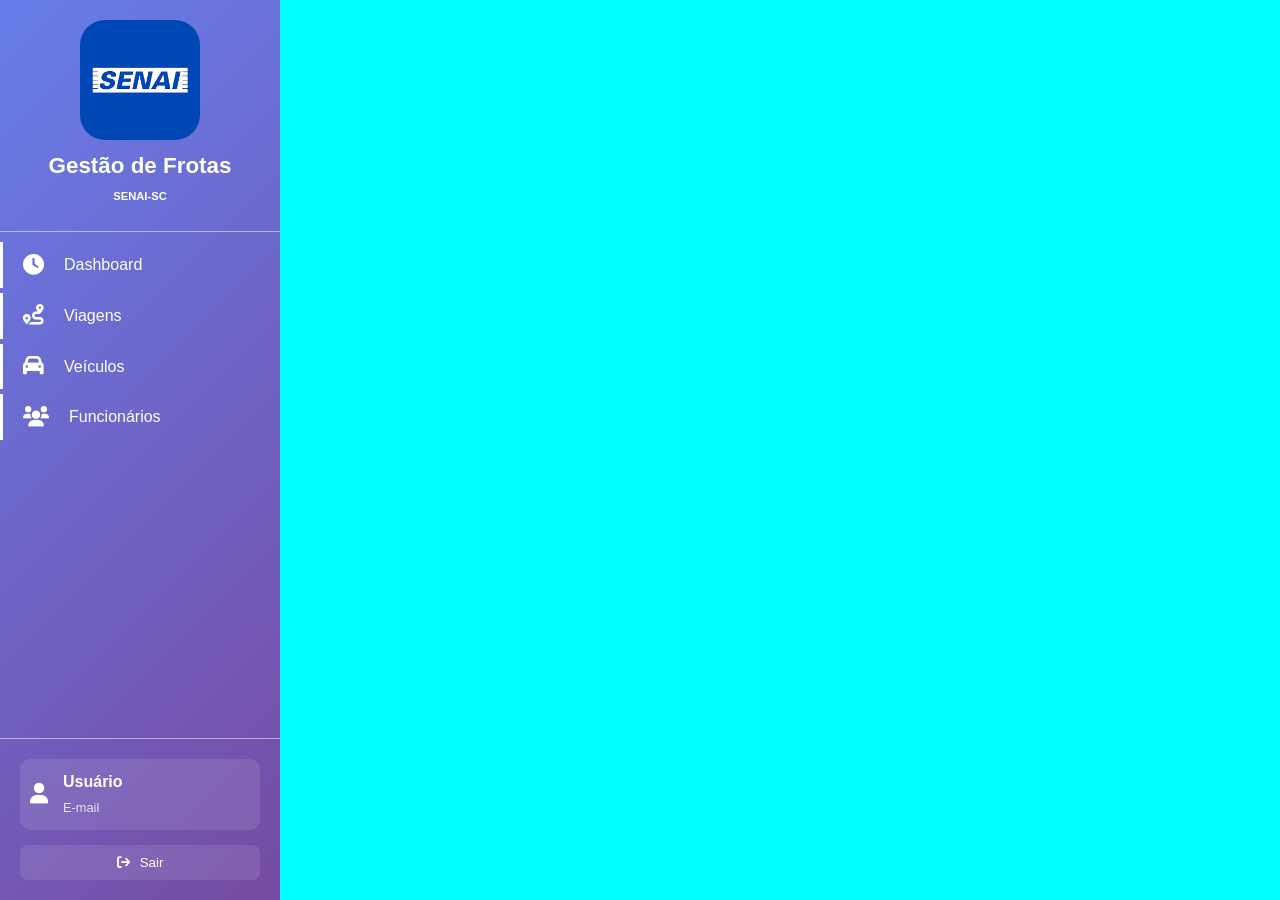
==== frontend/src/dashboard.html @ a3e1e412 "Aula 26/11" ====
<!DOCTYPE html>
<html lang="pt-br">
<head>
    <meta charset="UTF-8">
    <meta name="viewport" content="width=device-width, initial-scale=1.0">
    <title>Dashboard - Frotas SENAI</title>
    <link href="https://cdnjs.cloudflare.com/ajax/libs/font-awesome/6.0.0-beta3/css/all.min.css" rel="stylesheet">
    <link rel="stylesheet" href="../assets/css/dashboard.css">
</head>
<body>
    <div class="dashboard-container">
        <nav class="sidebar">
            <div class="header-sidebar">
                <img src="../assets/img/image.png" alt="Logo SENAI">
                <h2>Gestão de Frotas</h2>
                <p>SENAI-SC</p>
            </div>
            <ul class="nav-menu">
                <li class="nav-item">
                    <a class="nav-link" href="">
                        <i class="fas fa-clock"></i>
                        <span>Dashboard</span>
                    </a>
                </li>
                <li class="nav-item">
                    <a class="nav-link" href="">
                        <i class="fas fa-route"></i>
                        <span>Viagens</span>
                    </a>
                </li>
                <li class="nav-item">
                    <a class="nav-link" href="">
                        <i class="fas fa-car"></i>
                        <span>Veículos</span>
                    </a>
                </li>
                <li class="nav-item">
                    <a class="nav-link" href="">
                        <i class="fas fa-users"></i>
                        <span>Funcionários</span>
                    </a>
                </li>
            </ul>

            <div class="sidebar-footer">
                <div class="user-info">
                    <i class="fas fa-user"></i>
                    <div>
                        <span>Usuário</span>
                        <small>E-mail</small>
                    </div>
                </div>
                <button>
                    <i class="fas fa-sign-out"> </i>
                    Sair
                </button>
            </div>
        </nav>
    </div>
</body>
</html>
---- frontend/assets/css/dashboard.css ----
*{
    margin: 0;
    padding: 0;
    box-sizing: border-box;
}

body{
    font-family: Arial, Helvetica, sans-serif;
    background-color: aqua;
    color: #333;
    line-height: 1.6;
}

.dashboard-container{
    display: flex;
    min-height: 90vh;
}

.sidebar{
    width: 280px;
    background: linear-gradient(135deg, #667eea 0%, #764ba2 100%);
    color: #fff;
    display: flex;
    flex-direction: column;
    position: fixed;
    height: 100vh;
    z-index: 100;
}

.header-sidebar{
    padding: 20px 10px;
    text-align: center;
    border-bottom: 1px solid rgba(255, 255, 255, 0.5);
}

.header-sidebar img{
    width: 120px;
    border-radius: 25px;
}

.header-sidebar h2{
    font-size: 1.4rem;
    margin-bottom: 5px;
    font-weight: bold;
}

.header-sidebar p{
    font-size: 1.4rem;
    margin-bottom: 5px;
    font-weight: bold;
}

.header-sidebar p{
    font-size: 0.7rem;
    opacity: 0.7rem;
}

.nav-menu{
    flex: 1;
    padding: 10px 0px;
    list-style: none;
}

.nav-item{
    margin-bottom: 5px;
}

.nav-link{
    display: flex;
    align-items: center;
    padding: 10px 20px;
    color: #fff;
    text-decoration: none;
    transition: all 0.3s;
    border-left: 3px solid #fff;
}

.nav-link i{
    font-size: 1.3rem;
    margin-right: 20px;
}

.sidebar-footer{
    padding: 20px;
    border-top: 1px solid rgba(255, 255, 255, 0.5);
}

.user-info{
    display: flex;
    align-items: center;
    margin-bottom: 15px;
    padding: 10px;
    background-color: rgba(255, 255, 255, 0.1);
    border-radius: 10px;
}

.user-info i{
    font-size: 1.3rem;
    margin-right: 15px;
}

.user-info div span{
    display: block;
    font-weight: bold;
}

.user-info div small{
    opacity: 0.8;
    font-size: 0.8rem;
}

.sidebar-footer button{
    width: 100%;
    padding: 10px;
    background-color: rgba(255, 255, 255, 0.1);
    color: #fff;
    border-radius: 8px;
    cursor: pointer;
    border: none;
    transition: all 0.3s;
    display: flex;
    justify-content: center;
    align-items: center;
    gap: 10px;
}

.sidebar-footer button:hover{
    background-color: rgba(255, 255, 255, 0.3);
}
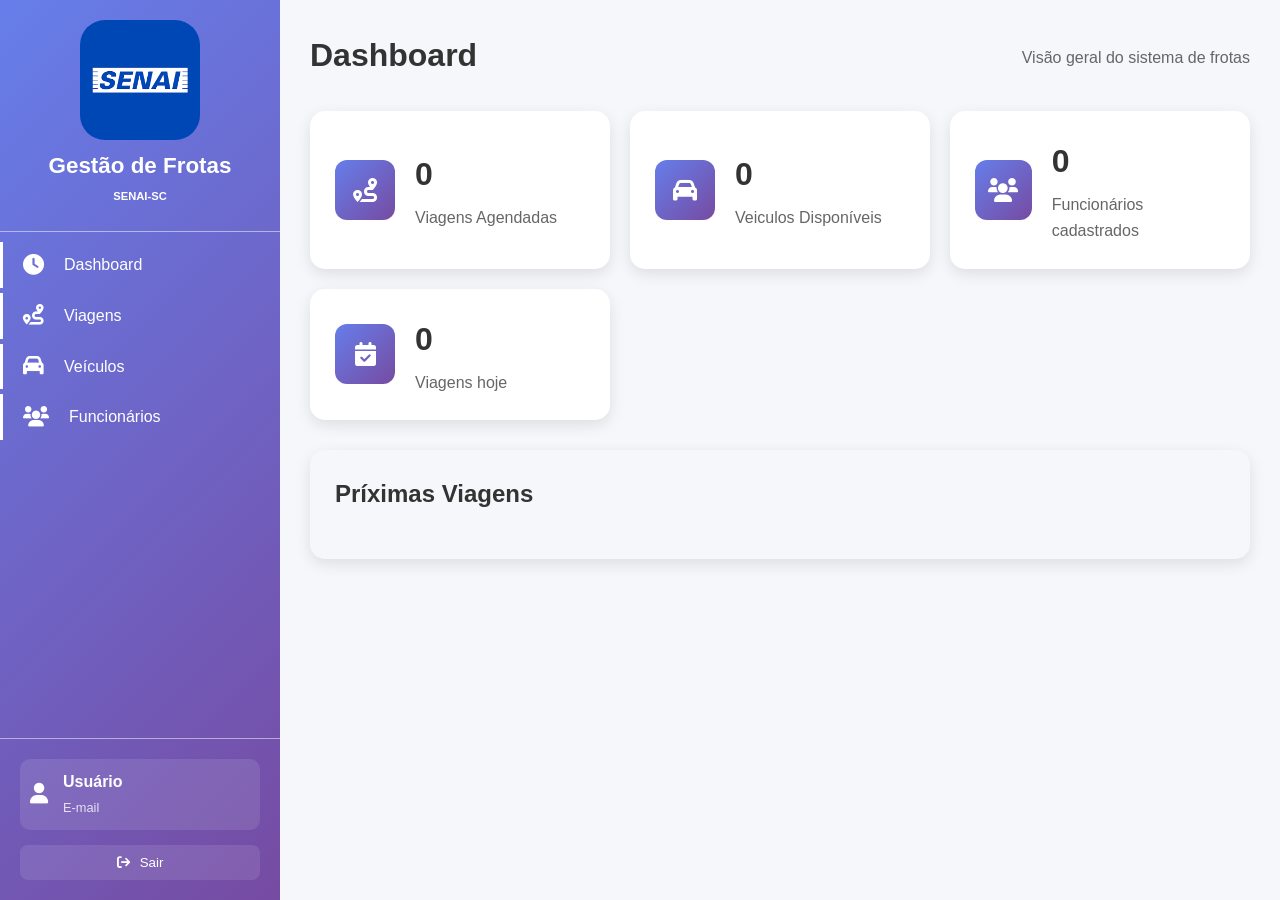
==== commit 5ca16e5b: "27/11" ====
--- a/frontend/src/dashboard.html
+++ b/frontend/src/dashboard.html
@@ -56,6 +56,85 @@
                 </button>
             </div>
         </nav>
+
+        <!-- Conteudo da tela principal -->
+        <main class="main-content">
+            <!-- Dashboard Section -->
+            <section id="dashboard-section" class="content-section active">
+                <div class="section-header">
+                    <h1>Dashboard</h1>
+                    <p>Visão geral do sistema de frotas</p>
+                </div>
+
+                <div class="stats-grid">
+                    
+                    <!-- Viagens agendadas -->
+                    <div class="stat-card">
+                        <div class="stat-icon">
+                            <i class="fas fa-route"> </i>
+                        </div>
+                        <div class="stat-info">
+                            <h3 id="totalViagens">0</h3>
+                            <p>Viagens Agendadas</p>
+                        </div>
+                    </div>
+
+                    <!-- Veiculos Disponíveis -->
+                    <div class="stat-card">
+                        <div class="stat-icon">
+                            <i class="fas fa-car"> </i>
+                        </div>
+                        <div class="stat-info">
+                            <h3 id="totalVeiculos">0</h3>
+                            <p>Veiculos Disponíveis</p>
+                        </div>
+                    </div>
+
+                    <!-- Funcionários cadastrados -->
+                    <div class="stat-card">
+                        <div class="stat-icon">
+                            <i class="fas fa-users"> </i>
+                        </div>
+                        <div class="stat-info">
+                            <h3 id="totalUsuarios">0</h3>
+                            <p>Funcionários cadastrados</p>
+                        </div>
+                    </div>
+
+                    <!-- Viagens hoje -->
+                    <div class="stat-card">
+                        <div class="stat-icon">
+                            <i class="fas fa-calendar-check"> </i>
+                        </div>
+                        <div class="stat-info">
+                            <h3 id="viagensHoje">0</h3>
+                            <p>Viagens hoje</p>
+                        </div>
+                    </div>
+                </div>
+
+
+                <div class="dashboard-content">
+                    <div class="recent-trips">
+                        <h2>Príximas Viagens</h2>
+                        <div id="proximasViagens" class="trips-list">
+
+                        </div>
+                    </div>
+                </div>
+            </section>
+
+            <section id="viagens-section" class="content-section">
+                <div class="section-header">
+                    <h1>Gestão de Viagens</h1>
+                    <button class="btn-primary" onclick="abrirModalViagem()">
+                        <i class="fas fa-plus"> </i>
+                        Nova Viagem
+                    </button>
+                </div>
+            </section>
+            
+        </main>
     </div>
 </body>
 </html>
--- a/frontend/assets/css/dashboard.css
+++ b/frontend/assets/css/dashboard.css
@@ -6,7 +6,7 @@
 
 body{
     font-family: Arial, Helvetica, sans-serif;
-    background-color: aqua;
+    background-color: #f5f7fa;
     color: #333;
     line-height: 1.6;
 }
@@ -126,4 +126,109 @@
 
 .sidebar-footer button:hover{
     background-color: rgba(255, 255, 255, 0.3);
+    transform: scale(1.03);
+}
+
+/* Área Principal */
+.main-content{
+    flex: 1;
+    margin-left: 280px;
+    padding: 30px;
+    background: #f5f7fa;
+}
+
+.content-section{
+    display: none;
+}
+
+.content-section.active{
+    display: block;
+}
+
+.section-header{
+    display: flex;
+    justify-content: space-between;
+    align-items: center;
+    margin-bottom: 30px;
+}
+
+.section-header h1{
+    font-size: 2rem;
+    font-weight: 700;
+    color: #333;
+}
+
+.section-header p{
+    color: #666;
+    margin-top: 5px;
+}
+
+.stats-grid{
+    display: grid;
+    grid-template-columns: repeat(auto-fit, minmax(250px, 1fr));
+    gap: 20px;
+    margin-bottom: 30px;
+}
+
+.stat-card{
+    background: white;
+    padding: 25px;
+    border-radius: 15px;
+    box-shadow: 0 5px 15px rgba(0, 0, 0, 0.1);
+    display: flex;
+    align-items: center;
+    transition: transform 0.3s ease;
+}
+
+.stat-card:hover{
+    transform: translateY(-5px);
+}
+
+.stat-icon{
+    width: 60px;
+    height: 60px;
+    border-radius: 12px;
+    display: flex;
+    background: linear-gradient(135deg, #667eea 0%, #764ba2 100%);
+    align-items: center;
+    justify-content: center;
+    margin-right: 20px;
+    color: white;
+    font-size: 1.5rem;
+}
+
+.stat-info h3{
+    font-size: 2rem;
+    font-weight: 700;
+    color: #333;
+    margin-bottom: 5px;
+}
+
+.stat-info p{
+    color: #666;
+    font-size: 0.9re;
+}
+
+.dashboard-content{
+    display: grid;
+    grid-template-columns: 1fr;
+    gap: 30px;
+}
+
+.recent-trips{
+    box-shadow: 0 5px 15px rgba(0, 0, 0, 0.1);
+    border-radius: 15px;
+    padding: 25px;
+}
+
+.recent-trips h2{
+    margin-bottom: 20px;
+    color: #333;
+    font-weight: 600;
+}
+
+.trip-list{
+    display: flex;
+    flex-direction: column;
+    gap: 15px;
 }
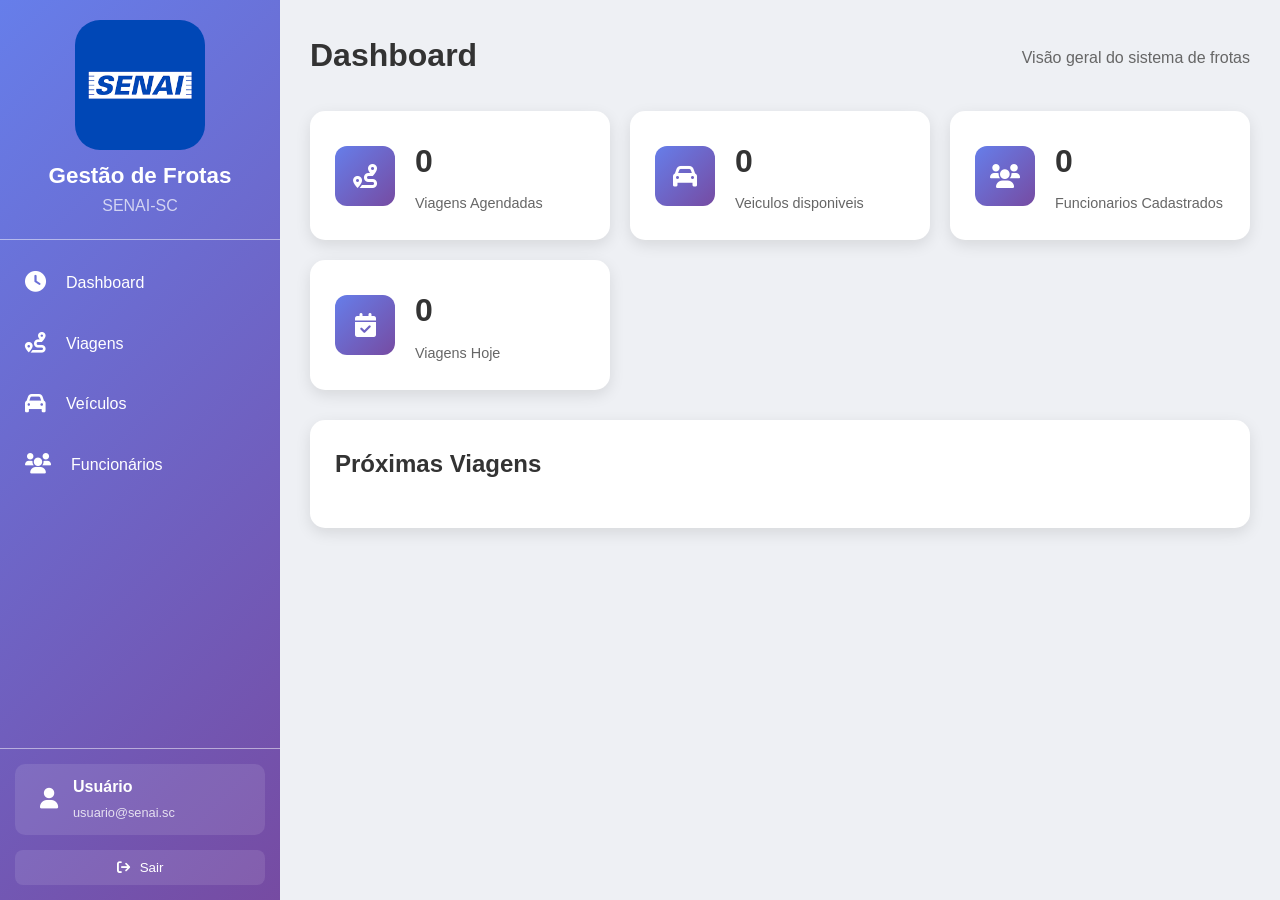
==== commit fdfeb170: "Versão prof" ====
--- a/frontend/src/dashboard.html
+++ b/frontend/src/dashboard.html
@@ -1,42 +1,45 @@
 <!DOCTYPE html>
-<html lang="pt-br">
+<html lang="en">
 <head>
     <meta charset="UTF-8">
     <meta name="viewport" content="width=device-width, initial-scale=1.0">
     <title>Dashboard - Frotas SENAI</title>
-    <link href="https://cdnjs.cloudflare.com/ajax/libs/font-awesome/6.0.0-beta3/css/all.min.css" rel="stylesheet">
     <link rel="stylesheet" href="../assets/css/dashboard.css">
+    <link href="https://cdnjs.cloudflare.com/ajax/libs/font-awesome/6.0.0/css/all.min.css" rel="stylesheet">
 </head>
 <body>
     <div class="dashboard-container">
         <nav class="sidebar">
             <div class="header-sidebar">
-                <img src="../assets/img/image.png" alt="Logo SENAI">
+                <img src="../assets/img/logo.png" alt="Logo Senai">
                 <h2>Gestão de Frotas</h2>
                 <p>SENAI-SC</p>
             </div>
             <ul class="nav-menu">
                 <li class="nav-item">
                     <a class="nav-link" href="">
-                        <i class="fas fa-clock"></i>
+                        <i class="fas fa-clock"> </i>
                         <span>Dashboard</span>
                     </a>
                 </li>
+
                 <li class="nav-item">
                     <a class="nav-link" href="">
-                        <i class="fas fa-route"></i>
+                        <i class="fas fa-route"> </i>
                         <span>Viagens</span>
                     </a>
                 </li>
+
                 <li class="nav-item">
                     <a class="nav-link" href="">
-                        <i class="fas fa-car"></i>
+                        <i class="fas fa-car"> </i>
                         <span>Veículos</span>
                     </a>
                 </li>
+
                 <li class="nav-item">
                     <a class="nav-link" href="">
-                        <i class="fas fa-users"></i>
+                        <i class="fas fa-users"> </i>
                         <span>Funcionários</span>
                     </a>
                 </li>
@@ -44,10 +47,10 @@
 
             <div class="sidebar-footer">
                 <div class="user-info">
-                    <i class="fas fa-user"></i>
+                    <i class="fas fa-user"> </i>
                     <div>
                         <span>Usuário</span>
-                        <small>E-mail</small>
+                        <small>usuario@senai.sc</small>
                     </div>
                 </div>
                 <button>
@@ -57,84 +60,91 @@
             </div>
         </nav>
 
-        <!-- Conteudo da tela principal -->
-        <main class="main-content">
-            <!-- Dashboard Section -->
-            <section id="dashboard-section" class="content-section active">
-                <div class="section-header">
-                    <h1>Dashboard</h1>
-                    <p>Visão geral do sistema de frotas</p>
-                </div>
+        <!-- Main content (conteudo principal) -->
+         <main class="main-content">
+            <!-- Sessão da Dashbord -->
+                <section id="dashboard-section" class="content-section active">
+                    <div class="section-header">
+                        <h1>Dashboard</h1>
+                        <p>Visão geral do sistema de frotas</p>
+                    </div>
 
-                <div class="stats-grid">
-                    
-                    <!-- Viagens agendadas -->
-                    <div class="stat-card">
-                        <div class="stat-icon">
-                            <i class="fas fa-route"> </i>
+                    <div class="stats-grid">
+
+                        <!-- Card que mostra as viagens agendadas -->
+                        <div class="stat-card">
+                            <div class="stat-icon">
+                                <i class="fas fa-route"></i>
+                            </div>
+                            <div class="stat-info">
+                                <h3 id="totalViagens">0</h3>
+                                <p>Viagens Agendadas</p>
+                            </div>
                         </div>
-                        <div class="stat-info">
-                            <h3 id="totalViagens">0</h3>
-                            <p>Viagens Agendadas</p>
+
+                        <!-- Card que mostra os veiculos disponiveis -->
+                         <div class="stat-card">
+                            <div class="stat-icon">
+                                <i class="fas fa-car"></i>
+                            </div>
+                            <div class="stat-info">
+                                <h3 id="totalVeiculos">0</h3>
+                                <p>Veiculos disponiveis</p>
+                            </div>
+                        </div>
+
+                        <!-- Card que mostra quantidade de Funcionarios Cadastrados -->
+                        <div class="stat-card">
+                            <div class="stat-icon">
+                                <i class="fas fa-users"></i>
+                            </div>
+                            <div class="stat-info">
+                                <h3 id="totalUsuarios">0</h3>
+                                <p>Funcionarios Cadastrados</p>
+                            </div>
+                        </div>
+
+                        <!-- Card que mostra a quantidade de viagens feitas hoje -->
+                        <div class="stat-card">
+                            <div class="stat-icon">
+                                <i class="fas fa-calendar-check"></i>
+                            </div>
+                            <div class="stat-info">
+                                <h3 id="viagensHoje">0</h3>
+                                <p>Viagens Hoje</p>
+                            </div>
                         </div>
                     </div>
+                    
+                    <!-- Proximas viagens -->
+                     <div class="dashboard-content">
+                        <div class="recent-trips">
+                            <h2>Próximas Viagens</h2>
+                            <div id="proximasViagens" class="trips-list">
+                                <!-- As viagens serão carregadas aqui! -->
+                            </div>
+                        </div>
+                     </div>
+                </section>
 
-                    <!-- Veiculos Disponíveis -->
-                    <div class="stat-card">
-                        <div class="stat-icon">
-                            <i class="fas fa-car"> </i>
-                        </div>
-                        <div class="stat-info">
-                            <h3 id="totalVeiculos">0</h3>
-                            <p>Veiculos Disponíveis</p>
-                        </div>
-                    </div>
-
-                    <!-- Funcionários cadastrados -->
-                    <div class="stat-card">
-                        <div class="stat-icon">
-                            <i class="fas fa-users"> </i>
-                        </div>
-                        <div class="stat-info">
-                            <h3 id="totalUsuarios">0</h3>
-                            <p>Funcionários cadastrados</p>
-                        </div>
-                    </div>
-
-                    <!-- Viagens hoje -->
-                    <div class="stat-card">
-                        <div class="stat-icon">
-                            <i class="fas fa-calendar-check"> </i>
-                        </div>
-                        <div class="stat-info">
-                            <h3 id="viagensHoje">0</h3>
-                            <p>Viagens hoje</p>
-                        </div>
-                    </div>
-                </div>
-
-
-                <div class="dashboard-content">
-                    <div class="recent-trips">
-                        <h2>Príximas Viagens</h2>
-                        <div id="proximasViagens" class="trips-list">
-
-                        </div>
-                    </div>
-                </div>
-            </section>
-
+            <!-- Viagens Section (sessão de viagens) -->
             <section id="viagens-section" class="content-section">
                 <div class="section-header">
                     <h1>Gestão de Viagens</h1>
                     <button class="btn-primary" onclick="abrirModalViagem()">
-                        <i class="fas fa-plus"> </i>
+                        <i class="fas fa-plus"></i>
                         Nova Viagem
                     </button>
                 </div>
+                
+
+
             </section>
-            
-        </main>
+
+
+
+         </main>
+
     </div>
 </body>
 </html>
--- a/frontend/assets/css/dashboard.css
+++ b/frontend/assets/css/dashboard.css
@@ -6,14 +6,14 @@
 
 body{
     font-family: Arial, Helvetica, sans-serif;
-    background-color: #f5f7fa;
+    background-color:#f5f7fa;
     color: #333;
     line-height: 1.6;
 }
 
 .dashboard-container{
     display: flex;
-    min-height: 90vh;
+    min-height: 100vh;
 }
 
 .sidebar{
@@ -28,36 +28,29 @@
 }
 
 .header-sidebar{
-    padding: 20px 10px;
+    padding: 20px; 
     text-align: center;
     border-bottom: 1px solid rgba(255, 255, 255, 0.5);
 }
 
 .header-sidebar img{
-    width: 120px;
+    width: 130px;
     border-radius: 25px;
 }
 
 .header-sidebar h2{
     font-size: 1.4rem;
-    margin-bottom: 5px;
     font-weight: bold;
 }
 
 .header-sidebar p{
-    font-size: 1.4rem;
-    margin-bottom: 5px;
-    font-weight: bold;
-}
-
-.header-sidebar p{
-    font-size: 0.7rem;
-    opacity: 0.7rem;
+    font-size: 1rem;
+    opacity: 0.7;
 }
 
 .nav-menu{
     flex: 1;
-    padding: 10px 0px;
+    padding: 15px 0;
     list-style: none;
 }
 
@@ -68,11 +61,14 @@
 .nav-link{
     display: flex;
     align-items: center;
-    padding: 10px 20px;
+    padding: 15px 25px;
     color: #fff;
     text-decoration: none;
     transition: all 0.3s;
-    border-left: 3px solid #fff;
+}
+
+.nav-link:hover{
+    border-left: 4px solid #fff;
 }
 
 .nav-link i{
@@ -81,7 +77,7 @@
 }
 
 .sidebar-footer{
-    padding: 20px;
+    padding: 15px;
     border-top: 1px solid rgba(255, 255, 255, 0.5);
 }
 
@@ -96,7 +92,7 @@
 
 .user-info i{
     font-size: 1.3rem;
-    margin-right: 15px;
+    margin: 0 15px;
 }
 
 .user-info div span{
@@ -104,7 +100,7 @@
     font-weight: bold;
 }
 
-.user-info div small{
+.user-info div small {
     opacity: 0.8;
     font-size: 0.8rem;
 }
@@ -129,12 +125,13 @@
     transform: scale(1.03);
 }
 
-/* Área Principal */
+/* AREA PRINCIPAL */
+/* Container principal do conteúdo */
 .main-content{
     flex: 1;
     margin-left: 280px;
     padding: 30px;
-    background: #f5f7fa;
+    background:#eef0f4;   
 }
 
 .content-section{
@@ -145,6 +142,7 @@
     display: block;
 }
 
+/* Cabeçalho das sessões com titulo e ações */
 .section-header{
     display: flex;
     justify-content: space-between;
@@ -152,38 +150,43 @@
     margin-bottom: 30px;
 }
 
+/* Titulo principla da sessão (Dashboard) */
 .section-header h1{
     font-size: 2rem;
     font-weight: 700;
     color: #333;
 }
 
+/* Descrição/subtiluo da sessão */
 .section-header p{
     color: #666;
     margin-top: 5px;
 }
 
+/* GRID DE ESTATISTICAS!! */
 .stats-grid{
     display: grid;
-    grid-template-columns: repeat(auto-fit, minmax(250px, 1fr));
+    grid-template-columns: repeat(auto-fit, minmax(250px, 1fr)); 
     gap: 20px;
     margin-bottom: 30px;
 }
 
+/* Card indiviual de estatistica */
 .stat-card{
     background: white;
     padding: 25px;
     border-radius: 15px;
-    box-shadow: 0 5px 15px rgba(0, 0, 0, 0.1);
+    box-shadow: 0 5px 15px rgba(0,0,0, 0.1);
     display: flex;
     align-items: center;
     transition: transform 0.3s ease;
 }
-
+/* configurar animação */
 .stat-card:hover{
     transform: translateY(-5px);
 }
 
+/* Estilizando os icones */
 .stat-icon{
     width: 60px;
     height: 60px;
@@ -193,22 +196,23 @@
     align-items: center;
     justify-content: center;
     margin-right: 20px;
-    color: white;
+    color:white;
     font-size: 1.5rem;
 }
 
 .stat-info h3{
     font-size: 2rem;
     font-weight: 700;
-    color: #333;
+    color:#333;
     margin-bottom: 5px;
 }
 
-.stat-info p{
+.stat-info p {
     color: #666;
-    font-size: 0.9re;
-}
-
+    font-size: 0.9rem;
+}
+
+/* CONTEUDO DA DASHBOARD! */
 .dashboard-content{
     display: grid;
     grid-template-columns: 1fr;
@@ -216,7 +220,8 @@
 }
 
 .recent-trips{
-    box-shadow: 0 5px 15px rgba(0, 0, 0, 0.1);
+    background: white;
+    box-shadow: 0 5px 15px rgba(0,0,0, 0.1);
     border-radius: 15px;
     padding: 25px;
 }
@@ -227,7 +232,7 @@
     font-weight: 600;
 }
 
-.trip-list{
+.trips-list {
     display: flex;
     flex-direction: column;
     gap: 15px;
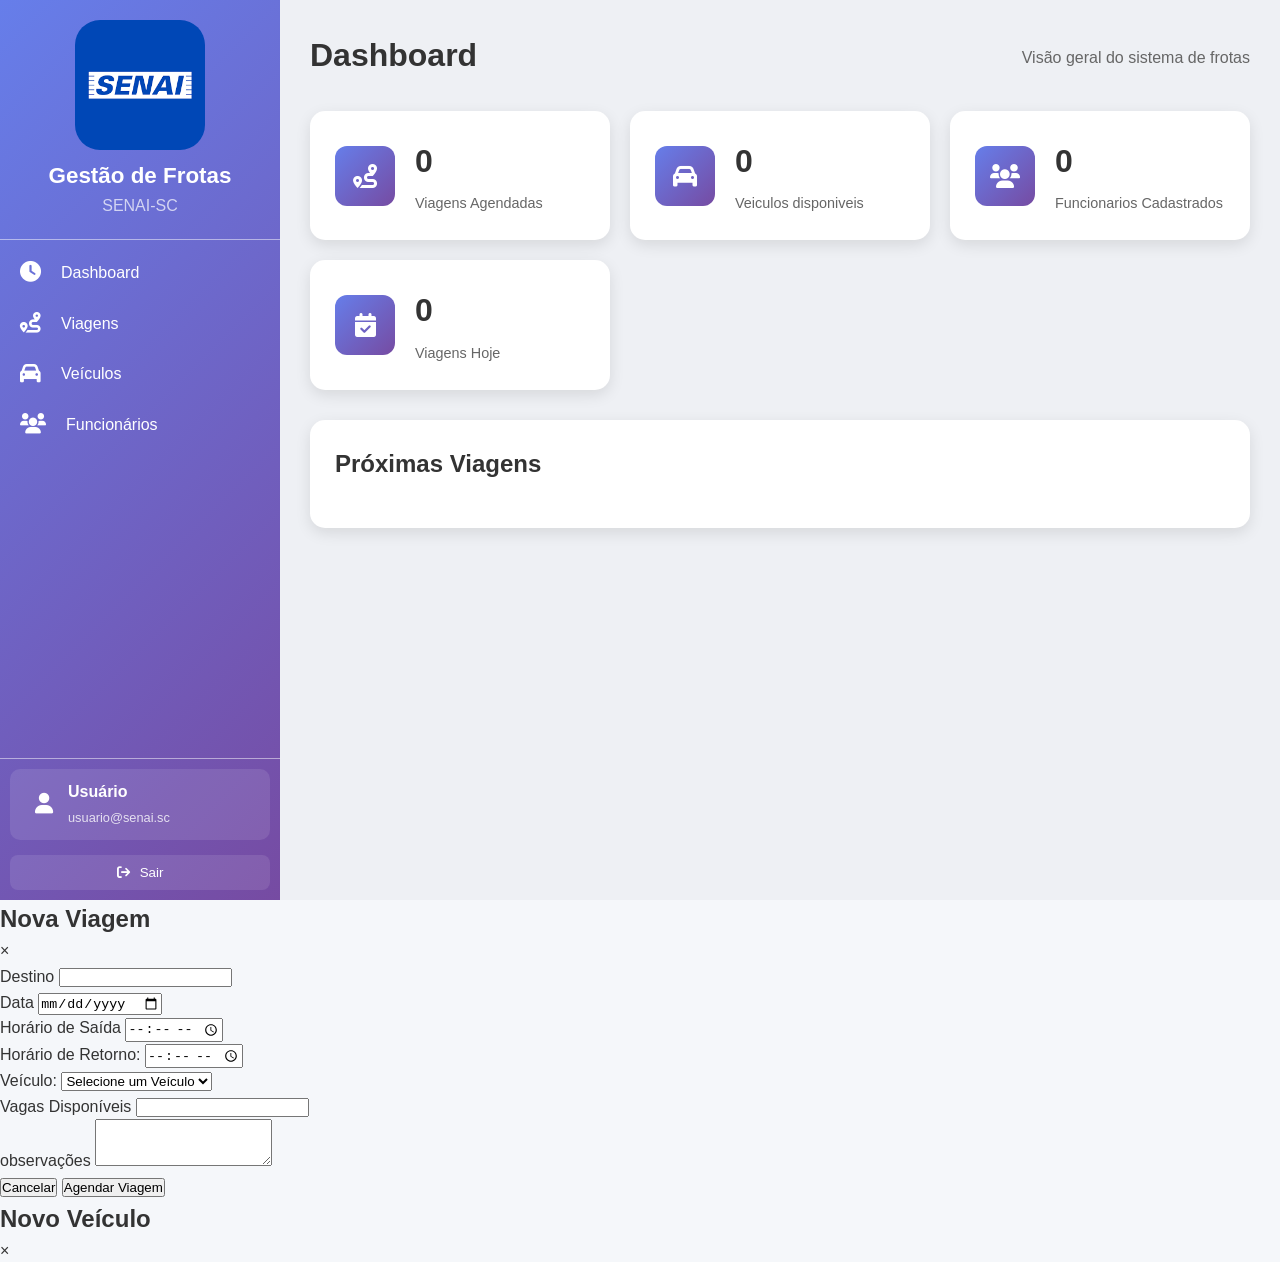
==== commit 6072bddd: "Aula 28" ====
--- a/frontend/src/dashboard.html
+++ b/frontend/src/dashboard.html
@@ -138,13 +138,136 @@
                 </div>
                 
 
-
+                <div class="table-container">
+                    <table id="viagensTable" class="data-table">
+                        <thead>
+                            <tr>
+                                <th>Destino</th>
+                                <th>Data</th>
+                                <th>Horário</th>
+                                <th>Veículos</th>
+                                <th>Vagas</th>
+                                <th>Status</th>
+                                <th>Ações</th>
+                            </tr>
+                        </thead>
+                    </table>
+                </div>
             </section>
 
-
-
+            <section id="veiculos-section" class="content-section">
+                <div class="section-header">
+                    <h1>Gestão de veiculos</h1>
+                    <button class="btn-primary" onclick="abrirModalVeiculo()">
+                        <i class="fas fa-plus"></i>
+                        Novo Veículo
+                    </button>
+                </div>
+                <div class="vehichles-grid" id="vaiculosGrid">
+                
+                </div>
+    
+            </section>
+
+            <section id="usuarios-section" class="content-section">
+                <div class="section-header">
+                    <h1>Funcionários</h1>
+                    <a href="register.html" class="btn-primary">
+                        <i class="fas fa-user-plus"></i>
+                        Novo Funcionario
+                    </a>
+                </div>
+
+                <div class="table-container">
+                    <table id="usuariosTable" class="data-table">
+                        <thead>
+                            <tr>
+                                <th>Nome</th>
+                                <th>Email</th>
+                                <th>Setor</th>
+                                <th>Telefone</th>
+                                <th>Data Cadastrado </th>
+                            </tr>
+                        </thead>
+                    </table>
+                </div>
+            </section>
          </main>
-
     </div>
+
+    <div id="modalViagem" class="modal">
+        <div class="modal-content">
+            <div class="modal-header">
+                <h2>Nova Viagem</h2>
+                <span class="close" onclick="fecharModal('modalViagem')">&times;</span>
+            </div>
+            <form action="formViagem">
+                <div class="form-group">
+                    <label for="destino">Destino</label>
+                    <input type="text" id="destino" required>
+                </div>
+    
+                <div class="form-row">
+                    <div class="form-row">
+                        <label for="dataViagem">Data</label>
+                        <input type="date" id="dataViagem" required>
+                    </div>
+
+                    <div class="form-group">
+                        <label for="horaSaida">Horário de Saída</label>
+                        <input type="time" id="horaSaida" required>
+                    </div>
+                </div>
+
+            <div class="form-row">
+                <div class="form-group">
+                    <label for="horaRetorno">Horário de Retorno:</label>
+                    <input type="time" id="horaRetorno" required>
+                </div>
+
+                <div class="form-group">
+                    <label for="veiculoId">Veículo:</label>
+                    <select id="veiculoId" required>
+                        <option value="">Selecione um Veículo</option>
+                    </select>
+                </div>
+            </div>
+
+                <div class="form-group">
+                    <label for="vagasDisponíveis">Vagas Disponíveis</label>
+                    <input type="number" id="vagasDisponíveis" min="1" required>
+                </div>
+
+                <div class="form-group">
+                    <label for="observacoes">observações</label>
+                    <textarea id="observacoes" rows="3"></textarea>
+                </div>
+
+            <div class="modal-action">
+                <button
+                type="button"
+                class="btn-secundary"
+                onclick="fecharModal('modalViagem')">
+                Cancelar
+            </button>
+            <button type="submit" class="btn-primary">Agendar Viagem</button>
+            </div>
+        </form>
+    </div>
+</div>
+
+    <div id="modalVeiculo" class="modal">
+        <div class="modal-content">
+            <div class="modal-header">
+                <h2>Novo Veículo</h2>
+                <span class="close" onclick="fecharModal('modalVeiculo')">&times;</span>
+            </div>
+            <form action="formVeiculo">
+                
+            </form>
+
+        </div>
+    </div>
+
 </body>
 </html>
--- a/frontend/assets/css/dashboard.css
+++ b/frontend/assets/css/dashboard.css
@@ -50,7 +50,7 @@
 
 .nav-menu{
     flex: 1;
-    padding: 15px 0;
+    padding: 10px 0;
     list-style: none;
 }
 
@@ -61,7 +61,7 @@
 .nav-link{
     display: flex;
     align-items: center;
-    padding: 15px 25px;
+    padding: 10px 20px;
     color: #fff;
     text-decoration: none;
     transition: all 0.3s;
@@ -77,7 +77,7 @@
 }
 
 .sidebar-footer{
-    padding: 15px;
+    padding: 10px;
     border-top: 1px solid rgba(255, 255, 255, 0.5);
 }
 
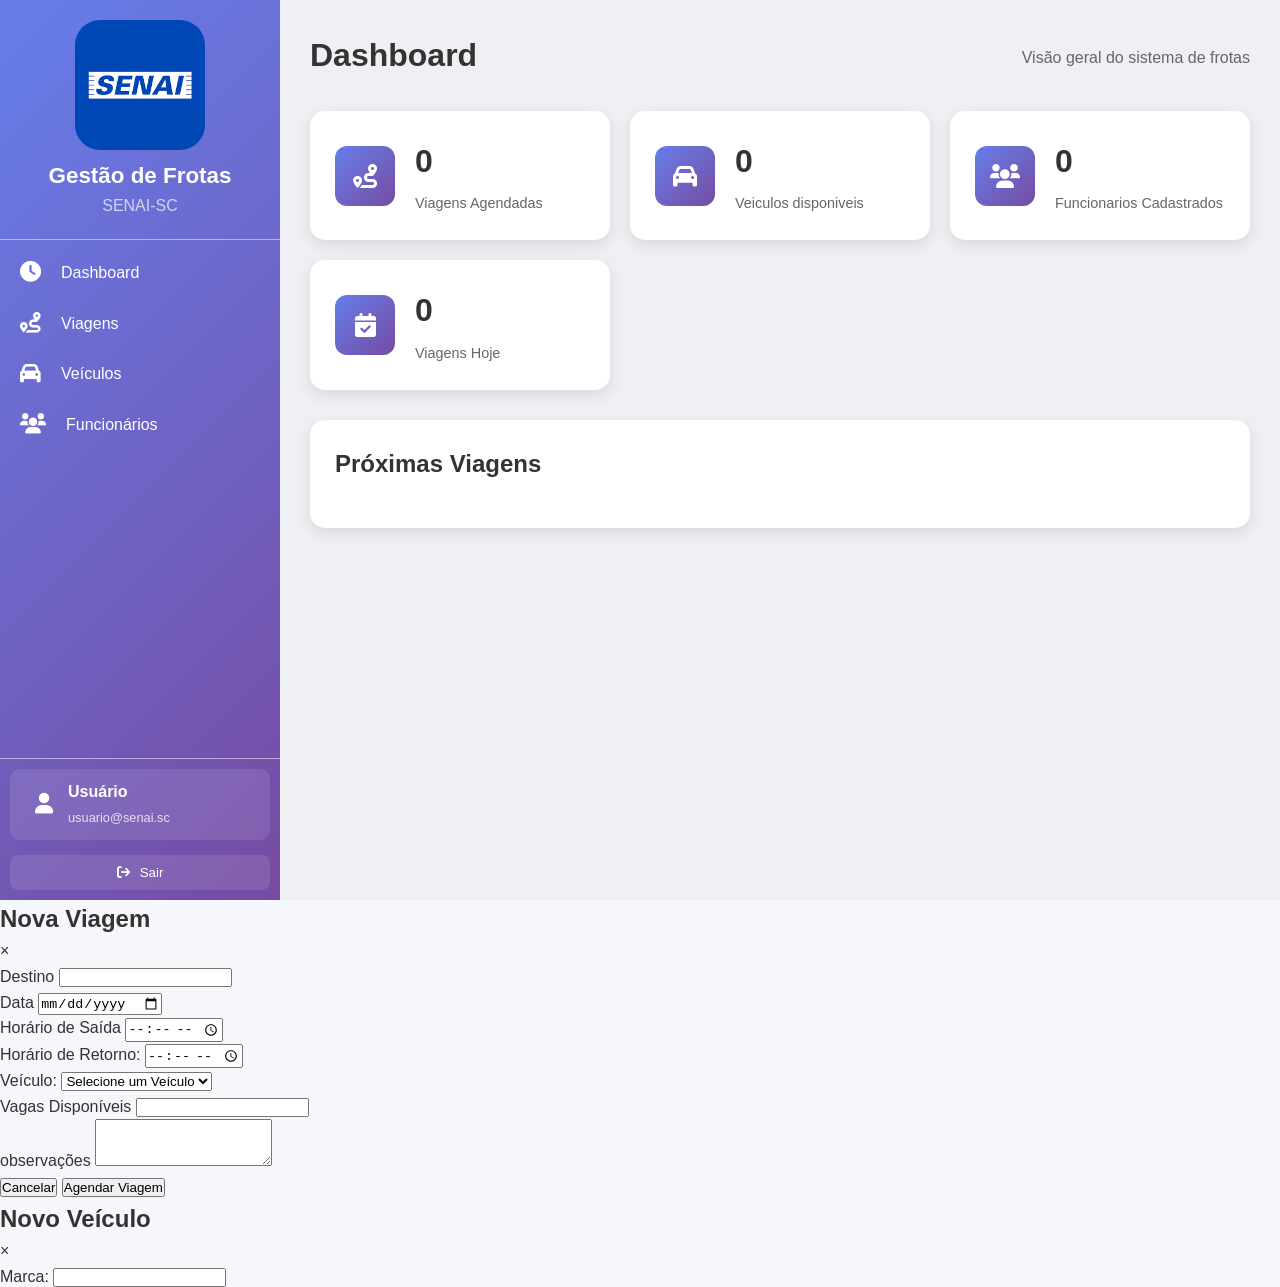
==== commit 89103cf1: "fim aula 28" ====
--- a/frontend/src/dashboard.html
+++ b/frontend/src/dashboard.html
@@ -263,11 +263,17 @@
                 <span class="close" onclick="fecharModal('modalVeiculo')">&times;</span>
             </div>
             <form action="formVeiculo">
-                
+                <div class="form-row">
+                    <div class="form-group">
+                        <label for="marca">Marca:</label>
+                        <input type="text" id="marca" required>
+                    </div>
+                </div>
+
             </form>
 
         </div>
     </div>
-
+    <script src="../assets/js/dashboard.js"></script>
 </body>
 </html>
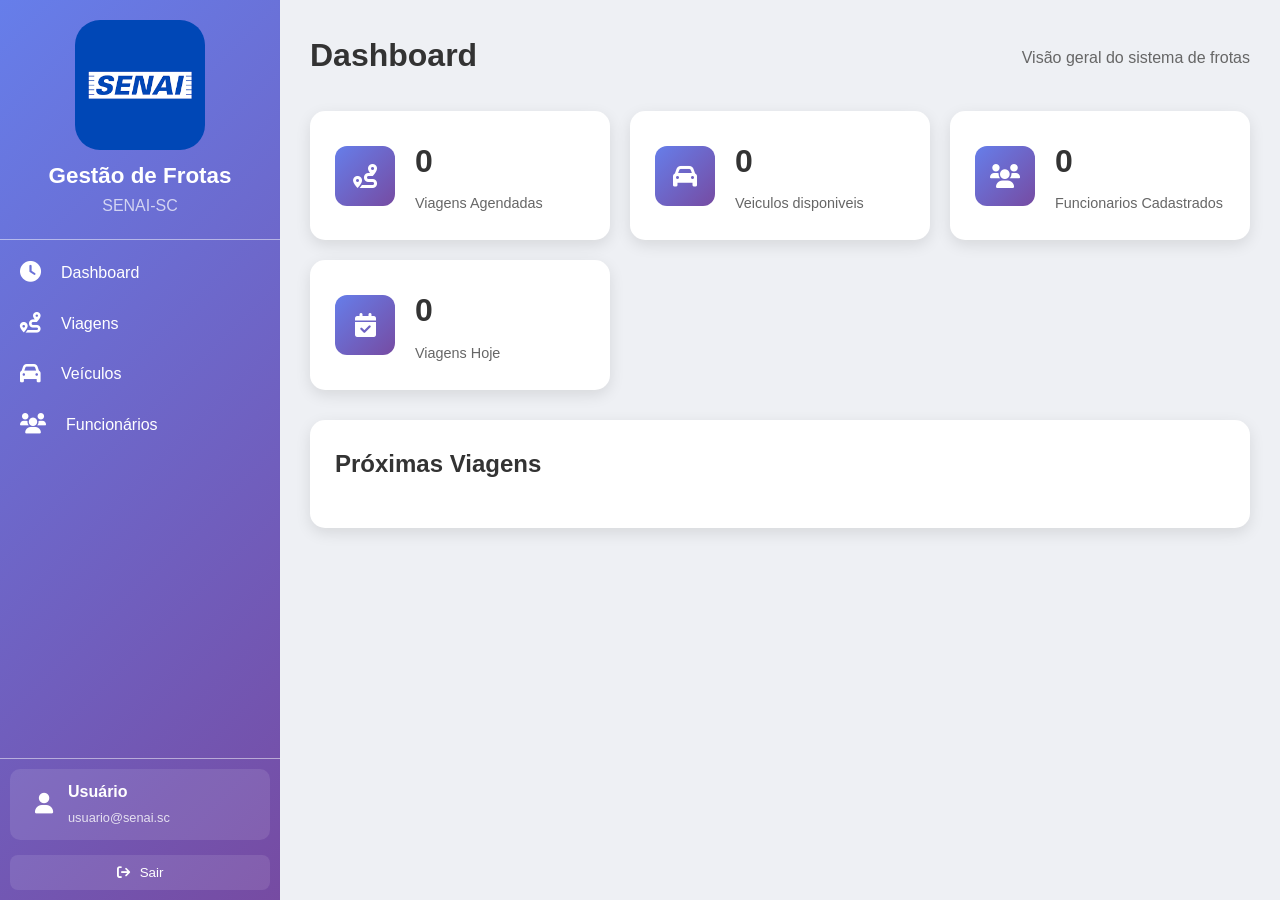
==== commit 76b8a4bc: "01/12" ====
--- a/frontend/src/dashboard.html
+++ b/frontend/src/dashboard.html
@@ -268,8 +268,49 @@
                         <label for="marca">Marca:</label>
                         <input type="text" id="marca" required>
                     </div>
-                </div>
-
+                    <div class="form-group">
+                        <label for="modelo">Modelo:</label>
+                        <input type="text" id="modelo" required>
+                    </div>
+                </div>
+
+                <div class="form-row">
+                    <div class="form-group">
+                        <label for="placa">Placa:</label>
+                        <input type="text" id="placa" required>
+                    </div>
+                    <div class="form-group">
+                        <label for="ano">Ano:</label>
+                        <input type="number" id="ano" min="1990" max="2030" required>
+                    </div>
+
+                    <div class="form-row">
+                        <div class="form-group">
+                            <label for="capacidade">Capacidade:</label>
+                            <input type="number" id="capacidade" min="1" required>
+                        </div>
+                        <div class="form-group">
+                            <label for="tipo">Tipo:</label>
+                            <select id="tipo" required>
+                                <option value="">Selecione um tipo</option>
+                                <option value="Carro">Carro</option>
+                                <option value="Van">Van</option>
+                                <option value="Onibus">Ônibus</option>
+                                <option value="Caminhão">Caminhão</option>
+                            </select>
+                        </div>
+                    </div>
+                </div>
+
+                <div class="form-group">
+                    <label for="observacoesVeiculos">Observações:</label>
+                    <textarea id="observacoesVeiculos" rows="3"></textarea>
+                </div>
+
+                <div class="modal-actions">
+                    <button type="button" class="btn-secundary" onclick="fecharModal('modalVeiculo')">Cancelar</button>
+                    <button type="submit" class="btn-primary">Cadastrar</button>
+                </div>
             </form>
 
         </div>
--- a/frontend/assets/css/dashboard.css
+++ b/frontend/assets/css/dashboard.css
@@ -236,4 +236,336 @@
     display: flex;
     flex-direction: column;
     gap: 15px;
-}+}
+.trip-header{
+    display: flex;
+    justify-content: space-between;
+    align-items: center;
+    margin-bottom: 10px;
+}
+.trip-destination{
+    font-weight: 600;
+    color: #333;
+    font-size: 1.1rem;
+}
+.trip-details{
+    display: flex;
+    gap: 20px;
+    font-size: 0.9rem;
+    color: #666;
+}
+
+.table-container{
+    background-color: #fff;
+    border-radius: 15px;
+    overflow: hidden;
+    box-shadow: 0 5px 15px rgba(0,0,0, 0.8);
+}
+
+.date-table{
+    width: 100%;
+    border-collapse: collapse;
+}
+
+.date-table th{
+    background-color: #f8f9fa;
+    padding: 20px;
+    text-align: left;
+    font-weight: 600;
+    color: #333;
+    border-bottom: 1px solid #dee2e6;
+}
+
+.date-table td{
+    padding: 20px;
+    color: #666;
+    border-bottom: 1px solid #dee2e6;
+}
+
+.date-table tr:hover{
+    background-color: #f8f9fa;
+}
+
+.vehicles-grid{
+    display: grid;
+    grid-template-columns: repeat(auto-fill, minmax(300px, 1fr));
+    gap: 20px;
+}
+
+.vehicles-card{
+    background-color: #fff;
+    padding: 25px;
+    border-radius: 15px;
+    box-shadow: 0 5px 15px rgba(0,0,0, 0.8);
+    transition: transform 0.3s ease;
+}
+
+.vehicles-card:hover{
+    transform: translateY(-5px);
+}
+
+.vehicles-header{
+    display: flex;
+    justify-content: space-between;
+    align-items: center;
+    margin-bottom: 15px;
+}
+
+.vehicles-title{
+    font-weight: 600;
+    font-size: 1.2rem;
+    color: #333;
+}
+
+.vehicle-status {
+    padding: 5px 10px; /* Espaçamento interno compacto */
+    border-radius: 20px; /* Formato de pílula */
+    font-size: 0.8rem; /* Texto pequeno */
+    font-weight: 500;
+    }
+    /* Status disponível (verde) */
+    .vehicle-status.disponivel {
+    background: #d4edda; /* Fundo verde claro */
+    color: #155724; /* Texto verde escuro */
+    }
+    /* Status indisponível (vermelho) */
+    .vehicle-status.indisponivel {
+    background: #f8d7da; /* Fundo vermelho claro */
+    color: #721c24; /* Texto vermelho escuro */
+    }
+    /* Grid de informações do veículo */
+    .vehicle-info {
+    display: grid;
+    grid-template-columns: 1fr 1fr; /* Duas colunas iguais */
+    gap: 10px; /* Espaçamento entre itens */
+    margin-bottom: 15px;
+    }
+    /* Item individual de informação do veículo */
+    .vehicle-info-item {
+    display: flex;
+    align-items: center; /* Alinha ícone e texto */
+    gap: 8px; /* Espaço entre ícone e texto */
+    font-size: 0.9rem; /* Texto menor para detalhes */
+    color: #666; /* Cor mais sutil */
+    }
+    /* Ícones das informações do veículo */
+    .vehicle-info-item i {
+    color: #667eea; /* Cor da marca */
+    width: 16px; /* Largura fixa para alinhamento */
+    }
+    /* ========================================
+    SISTEMA DE MODAIS
+    ======================================== */
+    /* Overlay do modal */
+    .modal {
+    display: none; /* Oculto por padrão */
+    position: fixed; /* Fixa na tela */
+    z-index: 1000; /* Acima de todos os elementos */
+    left: 0;
+    top: 0;
+    width: 100%; /* Ocupa tela completa */
+    height: 100%;
+    background: rgba(0, 0, 0, 0.5); /* Fundo escuro semi-transparente */
+    backdrop-filter: blur(5px); /* Efeito de desfoque no fundo */
+    }
+    /* Conteúdo principal do modal */
+    .modal-content {
+    background: white; /* Fundo branco para contraste */
+    margin: 5% auto; /* Centraliza verticalmente */
+    padding: 0;
+    border-radius: 15px; /* Cantos arredondados */
+    width: 90%; /* Largura responsiva */
+    max-width: 600px; /* Largura máxima */
+    max-height: 90vh; /* Altura máxima da viewport */
+    overflow-y: auto; /* Scroll vertical se necessário */
+    animation: modalSlideIn 0.3s ease-out; /* Animação de entrada */
+    }
+    /* Cabeçalho do modal */
+    .modal-header {
+    display: flex;
+    justify-content: space-between; /* Título à esquerda, botão fechar à direita */
+    align-items: center;
+    padding: 25px 30px; /* Espaçamento interno generoso */
+    border-bottom: 1px solid #dee2e6; /* Linha divisória */
+    }
+    /* Título do modal */
+    .modal-header h2 {
+    color: #333;
+    font-weight: 600; /* Peso médio para hierarquia */
+    }
+    /* Botão de fechar modal */
+    .close {
+    font-size: 2rem; /* Tamanho grande para facilitar clique */
+    font-weight: bold;
+    cursor: pointer;
+    color: #aaa; /* Cor neutra */
+    transition: color 0.3s ease; /* Animação suave */
+    }
+    /* Estado hover do botão fechar */
+    .close:hover {
+    color: #333; /* Cor mais escura no hover */
+    }
+    /* Formulário dentro do modal */
+    .modal form {
+    padding: 30px; /* Espaçamento interno confortável */
+    }
+    /* Grupo de campos do formulário */
+    .form-group {
+    margin-bottom: 20px; /* Espaçamento entre campos */
+    }
+    /* Linha com dois campos lado a lado */
+    .form-row {
+    display: grid;
+    grid-template-columns: 1fr 1fr; /* Duas colunas iguais */
+    gap: 20px; /* Espaçamento entre campos */
+    }
+    /* Labels dos campos */
+    .form-group label {
+    display: block; /* Ocupa linha completa */
+    margin-bottom: 8px; /* Espaço antes do campo */
+    font-weight: 600; /* Destaque no label */
+    color: #333;
+    }
+    /* Campos de entrada do formulário */
+    .form-group input,
+    .form-group select,
+    .form-group textarea {
+    width: 100%; /* Ocupa toda largura disponível */
+    padding: 12px; /* Espaçamento interno confortável */
+    border: 2px solid #e1e5e9; /* Borda sutil */
+    border-radius: 8px; /* Cantos arredondados */
+    font-size: 1rem;
+    transition: border-color 0.3s ease; /* Animação da borda */
+    background: #f8f9fa; /* Fundo cinza claro */
+    }
+    /* Estado de foco dos campos */
+    .form-group input:focus,
+    .form-group select:focus,
+    .form-group textarea:focus {
+    outline: none; /* Remove outline padrão */
+    border-color: #667eea; /* Borda colorida no foco */
+    background: white; /* Fundo branco no foco */
+    box-shadow: 0 0 0 3px rgba(102, 126, 234, 0.1); /* Sombra colorida sutil */
+    }
+    /* Container dos botões de ação do modal */
+    .modal-actions {
+    display: flex;
+    justify-content: flex-end; /* Alinha botões à direita */
+    gap: 15px; /* Espaçamento entre botões */
+    margin-top: 30px; /* Espaço acima dos botões */
+    }
+    /* ========================================
+    BADGES DE STATUS
+    ======================================== */
+    /* Badge genérico de status */
+    .status-badge {
+    padding: 5px 12px; /* Espaçamento interno compacto */
+    border-radius: 20px; /* Formato de pílula */
+    font-size: 0.8rem; /* Texto pequeno */
+    font-weight: 500;
+    }
+    /* Status: Agendada (azul) */
+    .status-agendada {
+    background: #cce5ff; /* Fundo azul claro */
+    color: #0066cc; /* Texto azul escuro */
+    }
+    /* Status: Em andamento (amarelo) */
+    .status-em_andamento {
+    background: #fff3cd; /* Fundo amarelo claro */
+    color: #856404; /* Texto amarelo escuro */
+    }
+    /* Status: Concluída (verde) */
+    .status-concluida {
+    background: #d4edda; /* Fundo verde claro */
+    color: #155724; /* Texto verde escuro */
+    }
+    /* Status: Cancelada (vermelho) */
+    .status-cancelada {
+    background: #f8d7da; /* Fundo vermelho claro */
+    color: #721c24; /* Texto vermelho escuro */
+    }
+    /* ========================================
+    BOTÕES DE AÇÃO
+    ======================================== */
+    /* Botão genérico de ação */
+    .action-btn {
+    padding: 6px 12px; /* Espaçamento compacto */
+    border: none;
+    border-radius: 6px; /* Cantos levemente arredondados */
+    cursor: pointer;
+    font-size: 0.8rem; /* Texto pequeno */
+    margin-right: 5px; /* Espaço entre botões */
+    transition: all 0.3s ease; /* Animações suaves */
+    }
+    /* Botão de editar (azul) */
+    .btn-edit {
+    background: #17a2b8; /* Azul info */
+    color: white;
+    }
+    /* Estado hover do botão editar */
+    .btn-edit:hover {
+    background: #138496; /* Tom mais escuro no hover */
+    }
+    /* Botão de excluir (vermelho) */
+    .btn-delete {
+    background: #dc3545; /* Vermelho perigo */
+    color: white;
+    }
+    /* Estado hover do botão excluir */
+    .btn-delete:hover {
+    background: #c82333; /* Tom mais escuro no hover */
+    }
+    /* ========================================
+    ANIMAÇÕES
+    ======================================== */
+    /* Animação de entrada do modal */
+    @keyframes modalSlideIn {
+    from {
+    opacity: 0; /* Começa invisível */
+    transform: translateY(-50px); /* Começa acima da posição final */
+    }
+    to {
+    opacity: 1; /* Termina visível */
+    transform: translateY(0); /* Termina na posição normal */
+    }
+    }
+    /* ========================================
+    RESPONSIVIDADE MOBILE
+    ======================================== */
+    /* Ajustes para telas pequenas (tablets e celulares) */
+    @media (max-width: 768px) {
+    /* Sidebar ocupa tela completa em mobile */
+    .sidebar {
+    width: 100%; /* Largura completa */
+    position: relative; /* Não mais fixa */
+    height: auto; /* Altura automática */
+    }
+    /* Conteúdo principal sem margem lateral */
+    .main-content {
+    margin-left: 0; /* Remove margem da sidebar */
+    padding: 20px; /* Reduz padding em mobile */
+    }
+    /* Cabeçalho das seções em coluna */
+    .section-header {
+    flex-direction: column; /* Organização vertical */
+    align-items: flex-start; /* Alinha à esquerda */
+    gap: 15px; /* Espaço entre elementos */
+    }
+    /* Grid de estatísticas em uma coluna */
+    .stats-grid {
+    grid-template-columns: 1fr; /* Uma coluna apenas */
+    }
+    /* Formulários em uma coluna */
+    .form-row {
+    grid-template-columns: 1fr; /* Campos empilhados */
+    }
+    /* Modal ocupa mais espaço em mobile */
+    .modal-content {
+    width: 95%; /* Quase tela completa */
+    margin: 10% auto; /* Margem menor */
+    }
+    /* Grid de veículos em uma coluna */
+    .vehicles-grid {
+    grid-template-columns: 1fr; /* Uma coluna apenas */
+    }
+    }
